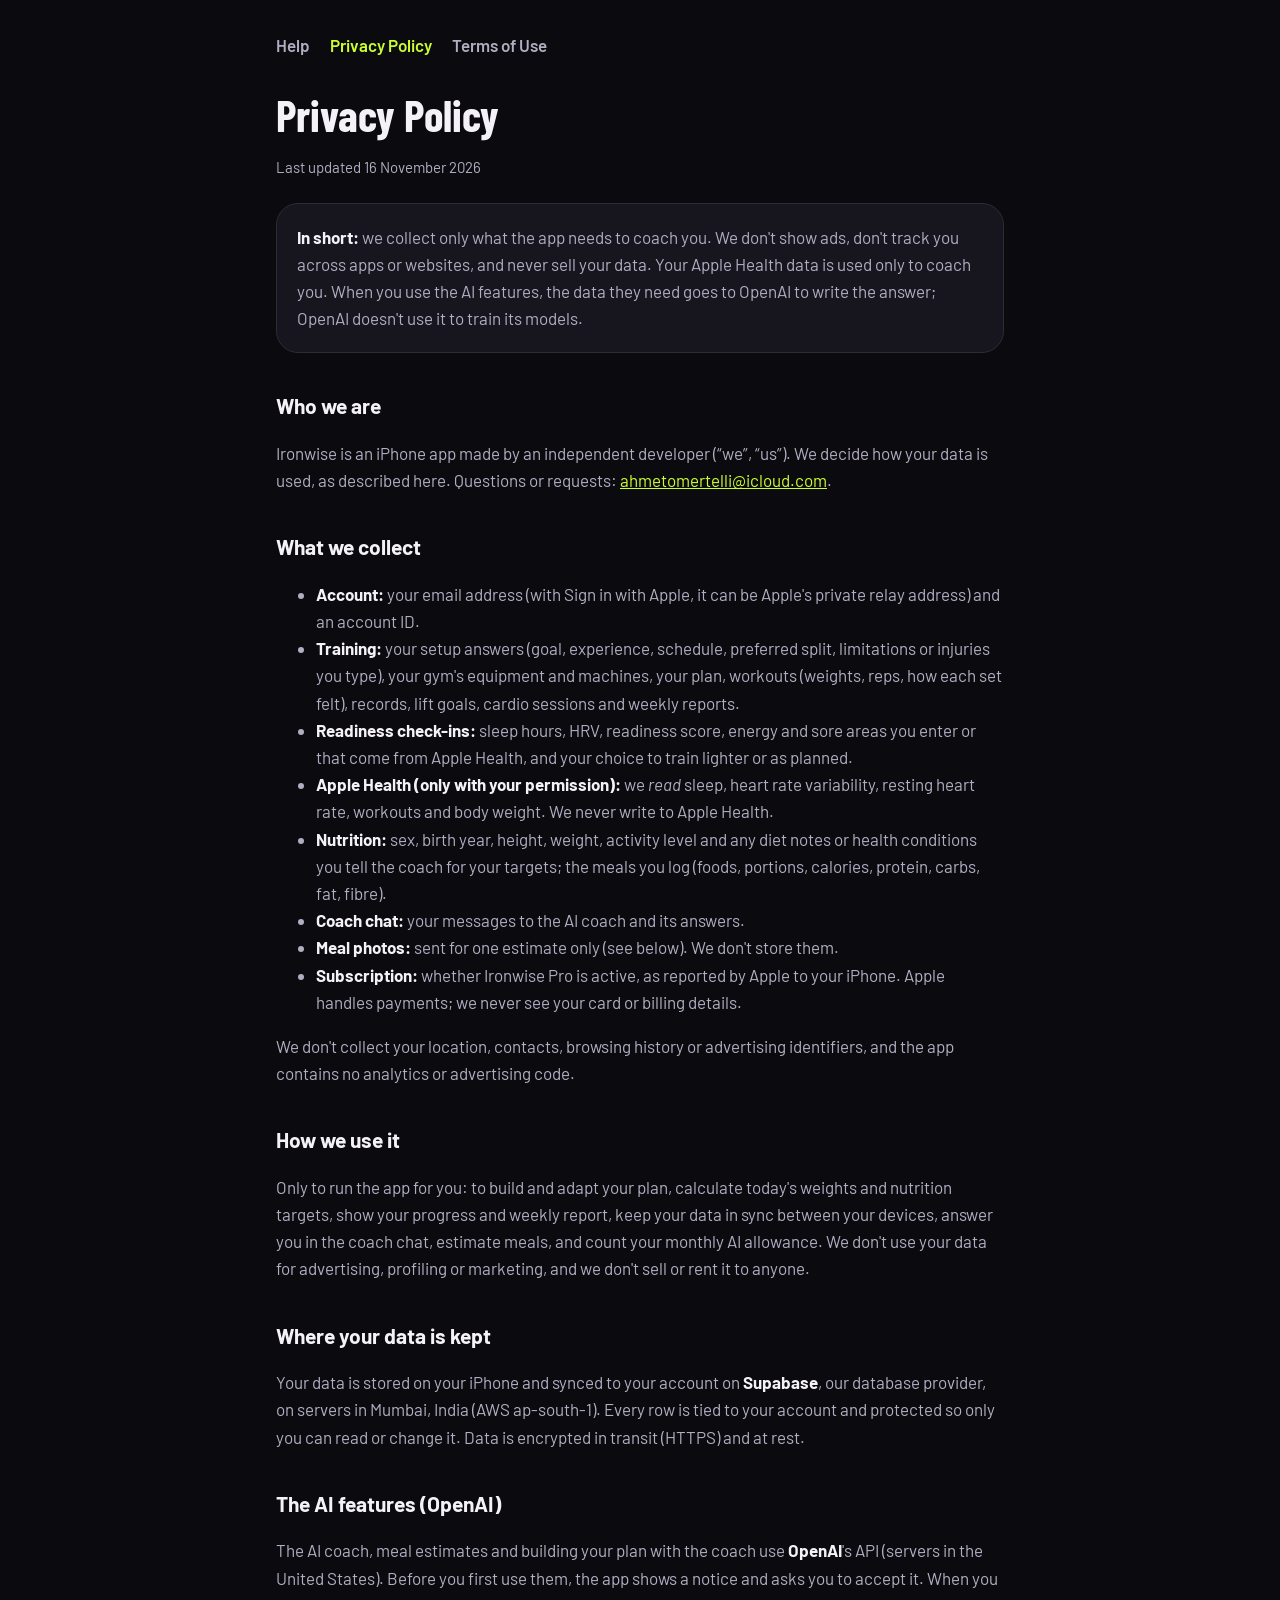
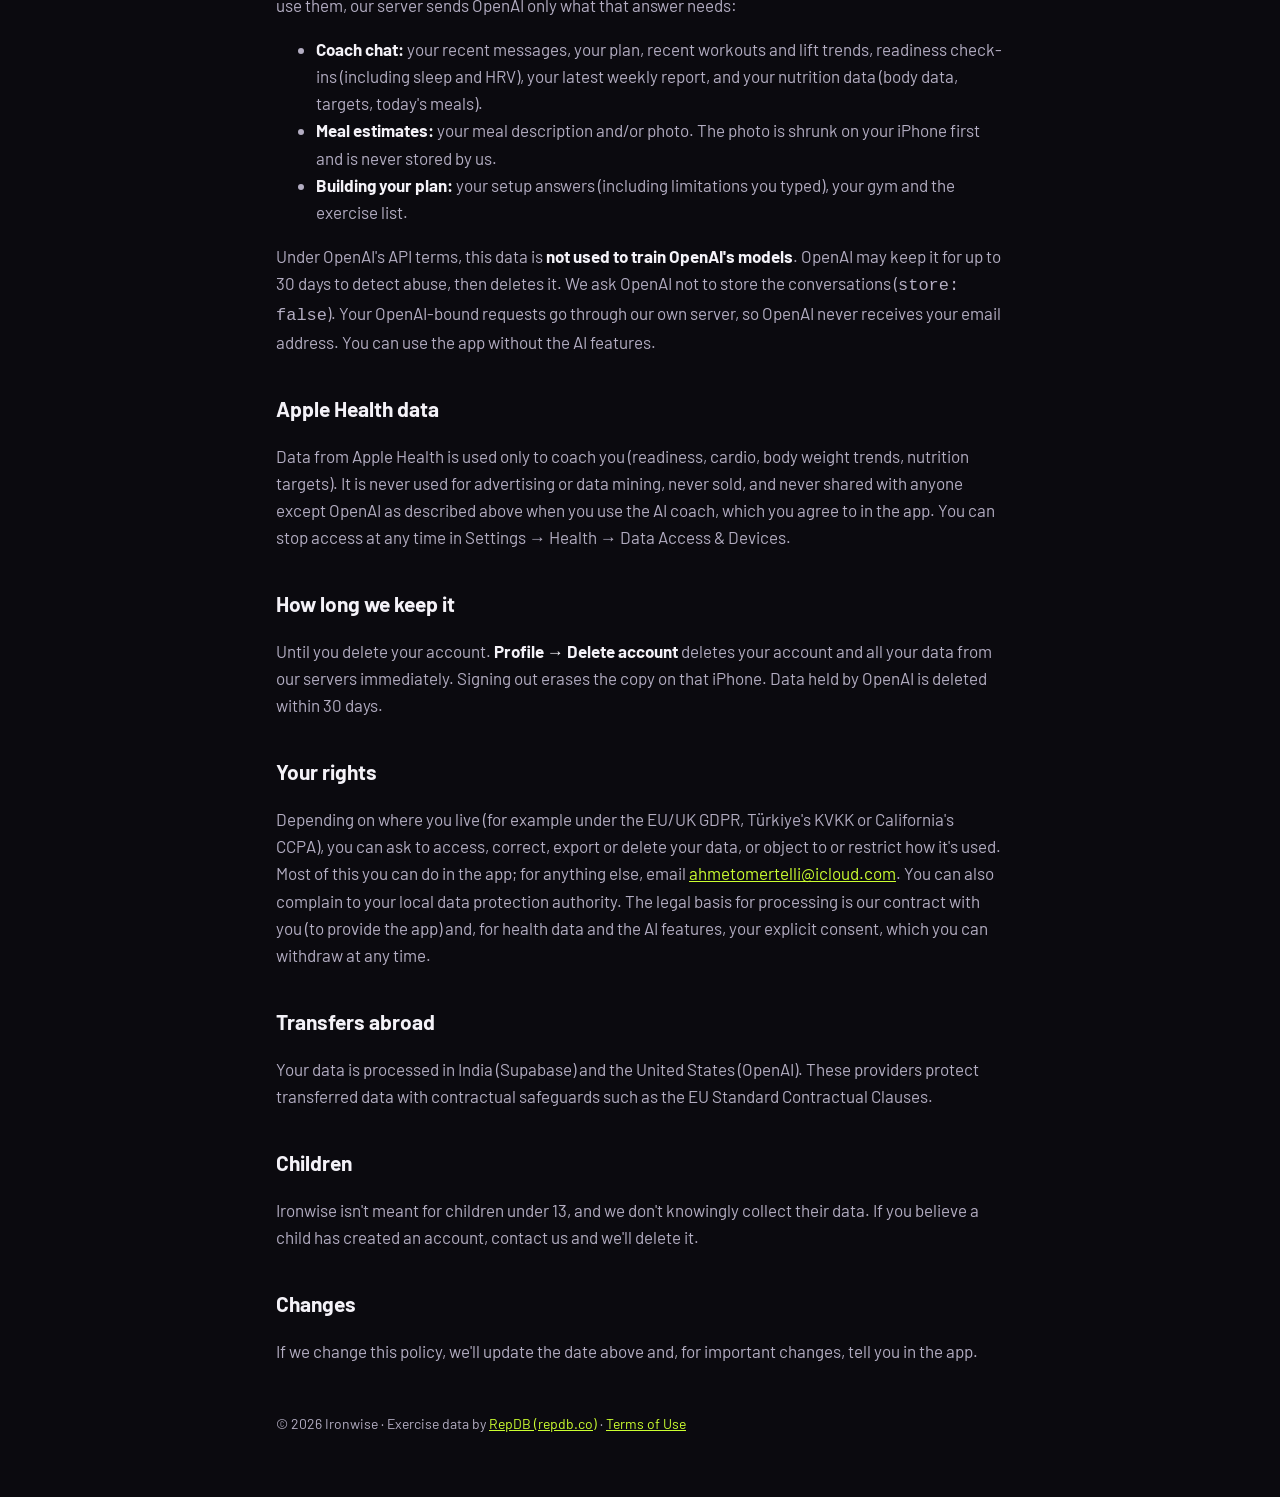
==== privacy/index.html @ 64aba64e "Ironwise website: Help, Privacy Policy, Terms of Use" ====
<!doctype html>
<html lang="en">
<head>
<meta charset="utf-8">
<meta name="viewport" content="width=device-width, initial-scale=1">
<meta name="color-scheme" content="dark">
<link rel="preconnect" href="https://fonts.googleapis.com">
<link href="https://fonts.googleapis.com/css2?family=Barlow:wght@400;600;700&family=Barlow+Condensed:wght@700&display=swap" rel="stylesheet">
<link rel="stylesheet" href="../style.css">
<title>Ironwise – Privacy Policy</title>
<meta name="description" content="How Ironwise collects, uses and protects your data.">
</head>
<body><main>
<nav><a href="../">Help</a><a href="../privacy/" aria-current="page">Privacy Policy</a><a href="../terms/">Terms of Use</a></nav>
<h1>Privacy Policy</h1>
<p class="updated">Last updated 16 November 2026</p>

<div class="card"><p><strong>In short:</strong> we collect only what the app needs to coach you. We don't show ads, don't track you across apps or websites, and never sell your data. Your Apple Health data is used only to coach you. When you use the AI features, the data they need goes to OpenAI to write the answer; OpenAI doesn't use it to train its models.</p></div>

<h2>Who we are</h2>
<p>Ironwise is an iPhone app made by an independent developer (“we”, “us”). We decide how your data is used, as described here. Questions or requests: <a href="mailto:ahmetomertelli@icloud.com">ahmetomertelli@icloud.com</a>.</p>

<h2>What we collect</h2>
<ul>
<li><strong>Account:</strong> your email address (with Sign in with Apple, it can be Apple's private relay address) and an account ID.</li>
<li><strong>Training:</strong> your setup answers (goal, experience, schedule, preferred split, limitations or injuries you type), your gym's equipment and machines, your plan, workouts (weights, reps, how each set felt), records, lift goals, cardio sessions and weekly reports.</li>
<li><strong>Readiness check-ins:</strong> sleep hours, HRV, readiness score, energy and sore areas you enter or that come from Apple Health, and your choice to train lighter or as planned.</li>
<li><strong>Apple Health (only with your permission):</strong> we <em>read</em> sleep, heart rate variability, resting heart rate, workouts and body weight. We never write to Apple Health.</li>
<li><strong>Nutrition:</strong> sex, birth year, height, weight, activity level and any diet notes or health conditions you tell the coach for your targets; the meals you log (foods, portions, calories, protein, carbs, fat, fibre).</li>
<li><strong>Coach chat:</strong> your messages to the AI coach and its answers.</li>
<li><strong>Meal photos:</strong> sent for one estimate only (see below). We don't store them.</li>
<li><strong>Subscription:</strong> whether Ironwise Pro is active, as reported by Apple to your iPhone. Apple handles payments; we never see your card or billing details.</li>
</ul>
<p>We don't collect your location, contacts, browsing history or advertising identifiers, and the app contains no analytics or advertising code.</p>

<h2>How we use it</h2>
<p>Only to run the app for you: to build and adapt your plan, calculate today's weights and nutrition targets, show your progress and weekly report, keep your data in sync between your devices, answer you in the coach chat, estimate meals, and count your monthly AI allowance. We don't use your data for advertising, profiling or marketing, and we don't sell or rent it to anyone.</p>

<h2>Where your data is kept</h2>
<p>Your data is stored on your iPhone and synced to your account on <strong>Supabase</strong>, our database provider, on servers in Mumbai, India (AWS ap-south-1). Every row is tied to your account and protected so only you can read or change it. Data is encrypted in transit (HTTPS) and at rest.</p>

<h2>The AI features (OpenAI)</h2>
<p>The AI coach, meal estimates and building your plan with the coach use <strong>OpenAI</strong>'s API (servers in the United States). Before you first use them, the app shows a notice and asks you to accept it. When you use them, our server sends OpenAI only what that answer needs:</p>
<ul>
<li><strong>Coach chat:</strong> your recent messages, your plan, recent workouts and lift trends, readiness check-ins (including sleep and HRV), your latest weekly report, and your nutrition data (body data, targets, today's meals).</li>
<li><strong>Meal estimates:</strong> your meal description and/or photo. The photo is shrunk on your iPhone first and is never stored by us.</li>
<li><strong>Building your plan:</strong> your setup answers (including limitations you typed), your gym and the exercise list.</li>
</ul>
<p>Under OpenAI's API terms, this data is <strong>not used to train OpenAI's models</strong>. OpenAI may keep it for up to 30 days to detect abuse, then deletes it. We ask OpenAI not to store the conversations (<code>store: false</code>). Your OpenAI-bound requests go through our own server, so OpenAI never receives your email address. You can use the app without the AI features.</p>

<h2>Apple Health data</h2>
<p>Data from Apple Health is used only to coach you (readiness, cardio, body weight trends, nutrition targets). It is never used for advertising or data mining, never sold, and never shared with anyone except OpenAI as described above when you use the AI coach, which you agree to in the app. You can stop access at any time in Settings → Health → Data Access & Devices.</p>

<h2>How long we keep it</h2>
<p>Until you delete your account. <strong>Profile → Delete account</strong> deletes your account and all your data from our servers immediately. Signing out erases the copy on that iPhone. Data held by OpenAI is deleted within 30 days.</p>

<h2>Your rights</h2>
<p>Depending on where you live (for example under the EU/UK GDPR, Türkiye's KVKK or California's CCPA), you can ask to access, correct, export or delete your data, or object to or restrict how it's used. Most of this you can do in the app; for anything else, email <a href="mailto:ahmetomertelli@icloud.com">ahmetomertelli@icloud.com</a>. You can also complain to your local data protection authority. The legal basis for processing is our contract with you (to provide the app) and, for health data and the AI features, your explicit consent, which you can withdraw at any time.</p>

<h2>Transfers abroad</h2>
<p>Your data is processed in India (Supabase) and the United States (OpenAI). These providers protect transferred data with contractual safeguards such as the EU Standard Contractual Clauses.</p>

<h2>Children</h2>
<p>Ironwise isn't meant for children under 13, and we don't knowingly collect their data. If you believe a child has created an account, contact us and we'll delete it.</p>

<h2>Changes</h2>
<p>If we change this policy, we'll update the date above and, for important changes, tell you in the app.</p>

<footer>© 2026 Ironwise · Exercise data by <a href="https://repdb.co">RepDB (repdb.co)</a> · <a href="../terms/">Terms of Use</a></footer>
</main></body>
</html>
---- style.css ----
:root {
  --bg: #0B0A0F; --surface: #17151E; --stroke: #2E2A38;
  --text: #F4F2F8; --text2: #B3ADC2; --accent: #CCFF30; --coach: #A27BFF;
}
* { box-sizing: border-box; }
body {
  margin: 0; background: var(--bg); color: var(--text);
  font: 17px/1.6 "Barlow", -apple-system, BlinkMacSystemFont, "Segoe UI", sans-serif;
}
main { max-width: 760px; margin: 0 auto; padding: 32px 16px 64px; }
nav { display: flex; flex-wrap: wrap; gap: 4px 20px; margin-bottom: 32px; }
nav a { color: var(--text2); text-decoration: none; font-weight: 600; }
nav a[aria-current="page"] { color: var(--accent); }
h1 { font-family: "Barlow Condensed", "Barlow", sans-serif; font-size: 44px; line-height: 1.1; margin: 0 0 8px; }
h2 { font-size: 21px; margin: 36px 0 8px; }
h3 { font-size: 17px; margin: 20px 0 4px; }
p, li { color: var(--text2); }
strong { color: var(--text); }
a { color: var(--accent); }
.eyebrow { color: var(--coach); font-weight: 700; font-size: 13px; letter-spacing: .8px; text-transform: uppercase; }
.updated { color: var(--text2); font-size: 15px; }
.card { background: var(--surface); border: 1px solid var(--stroke); border-radius: 22px; padding: 20px; margin: 24px 0; }
.card p { margin: 0; }
footer { margin-top: 48px; color: var(--text2); font-size: 14px; }
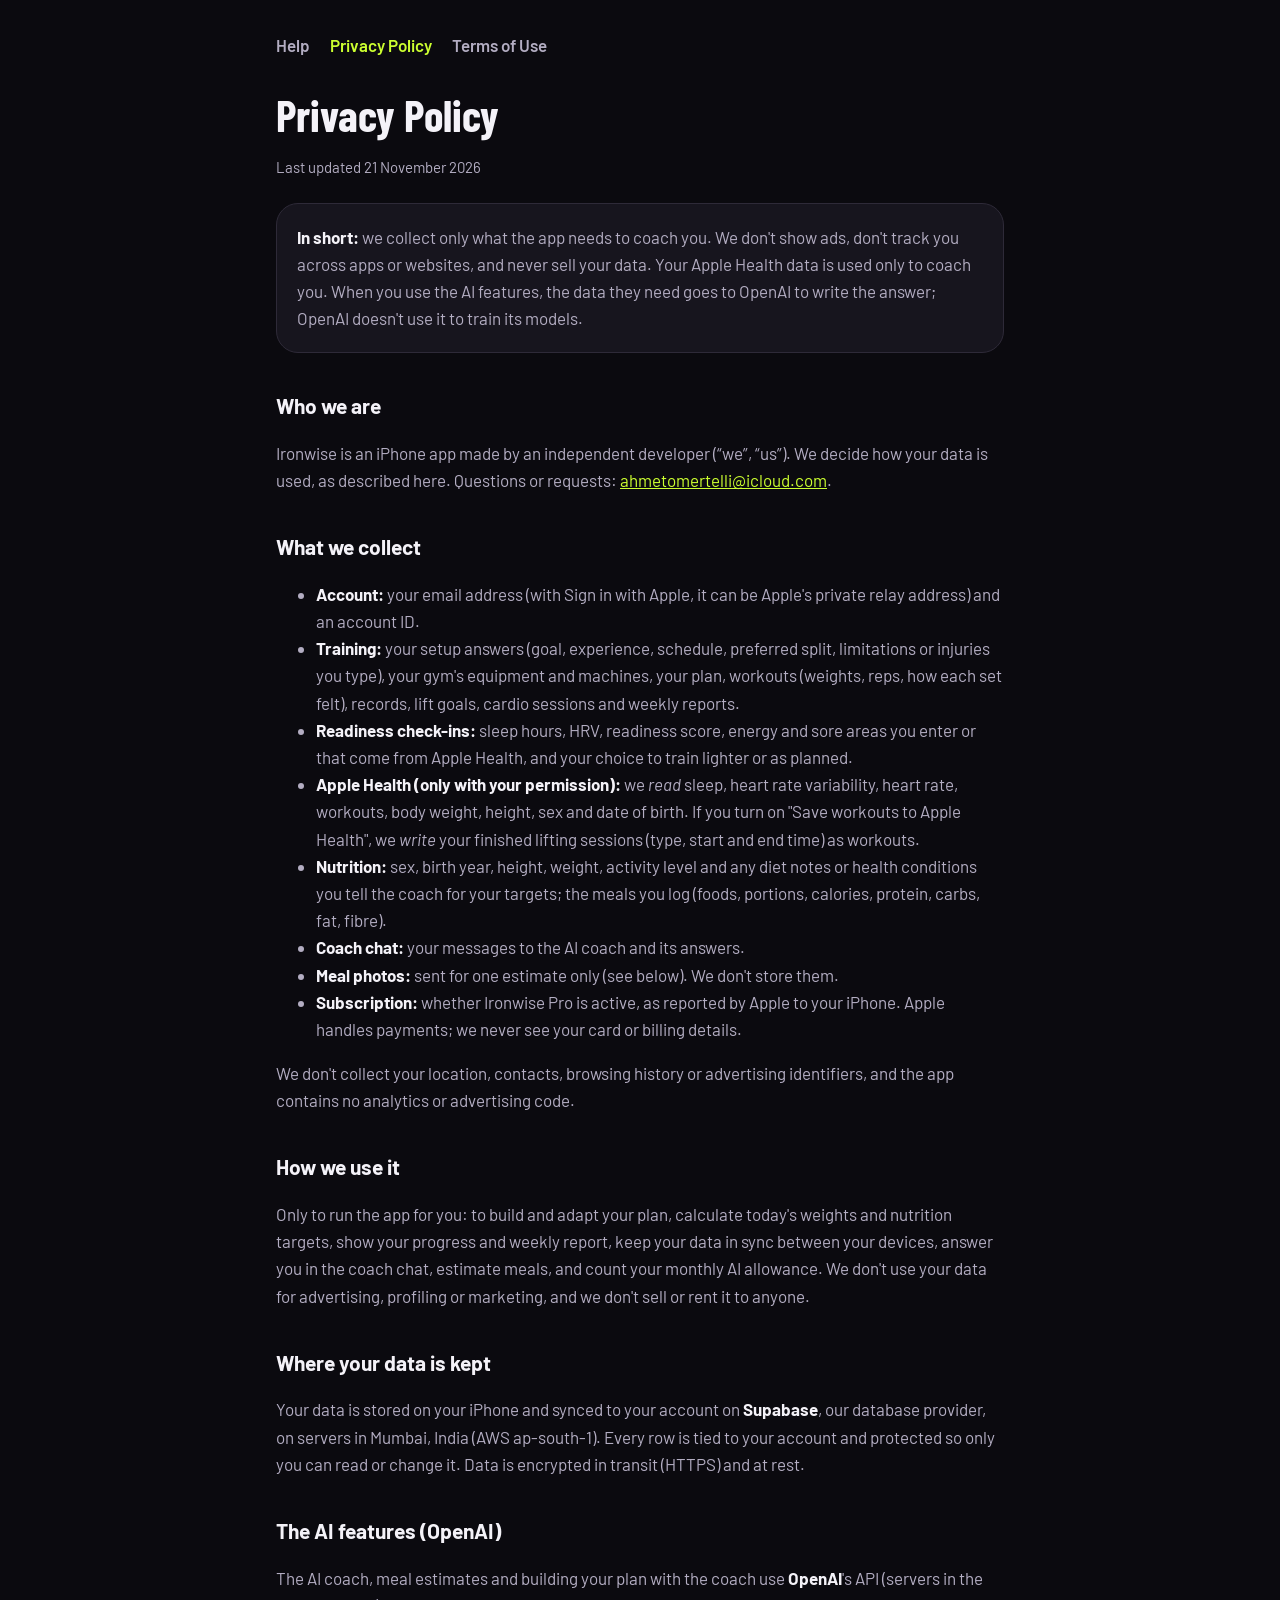
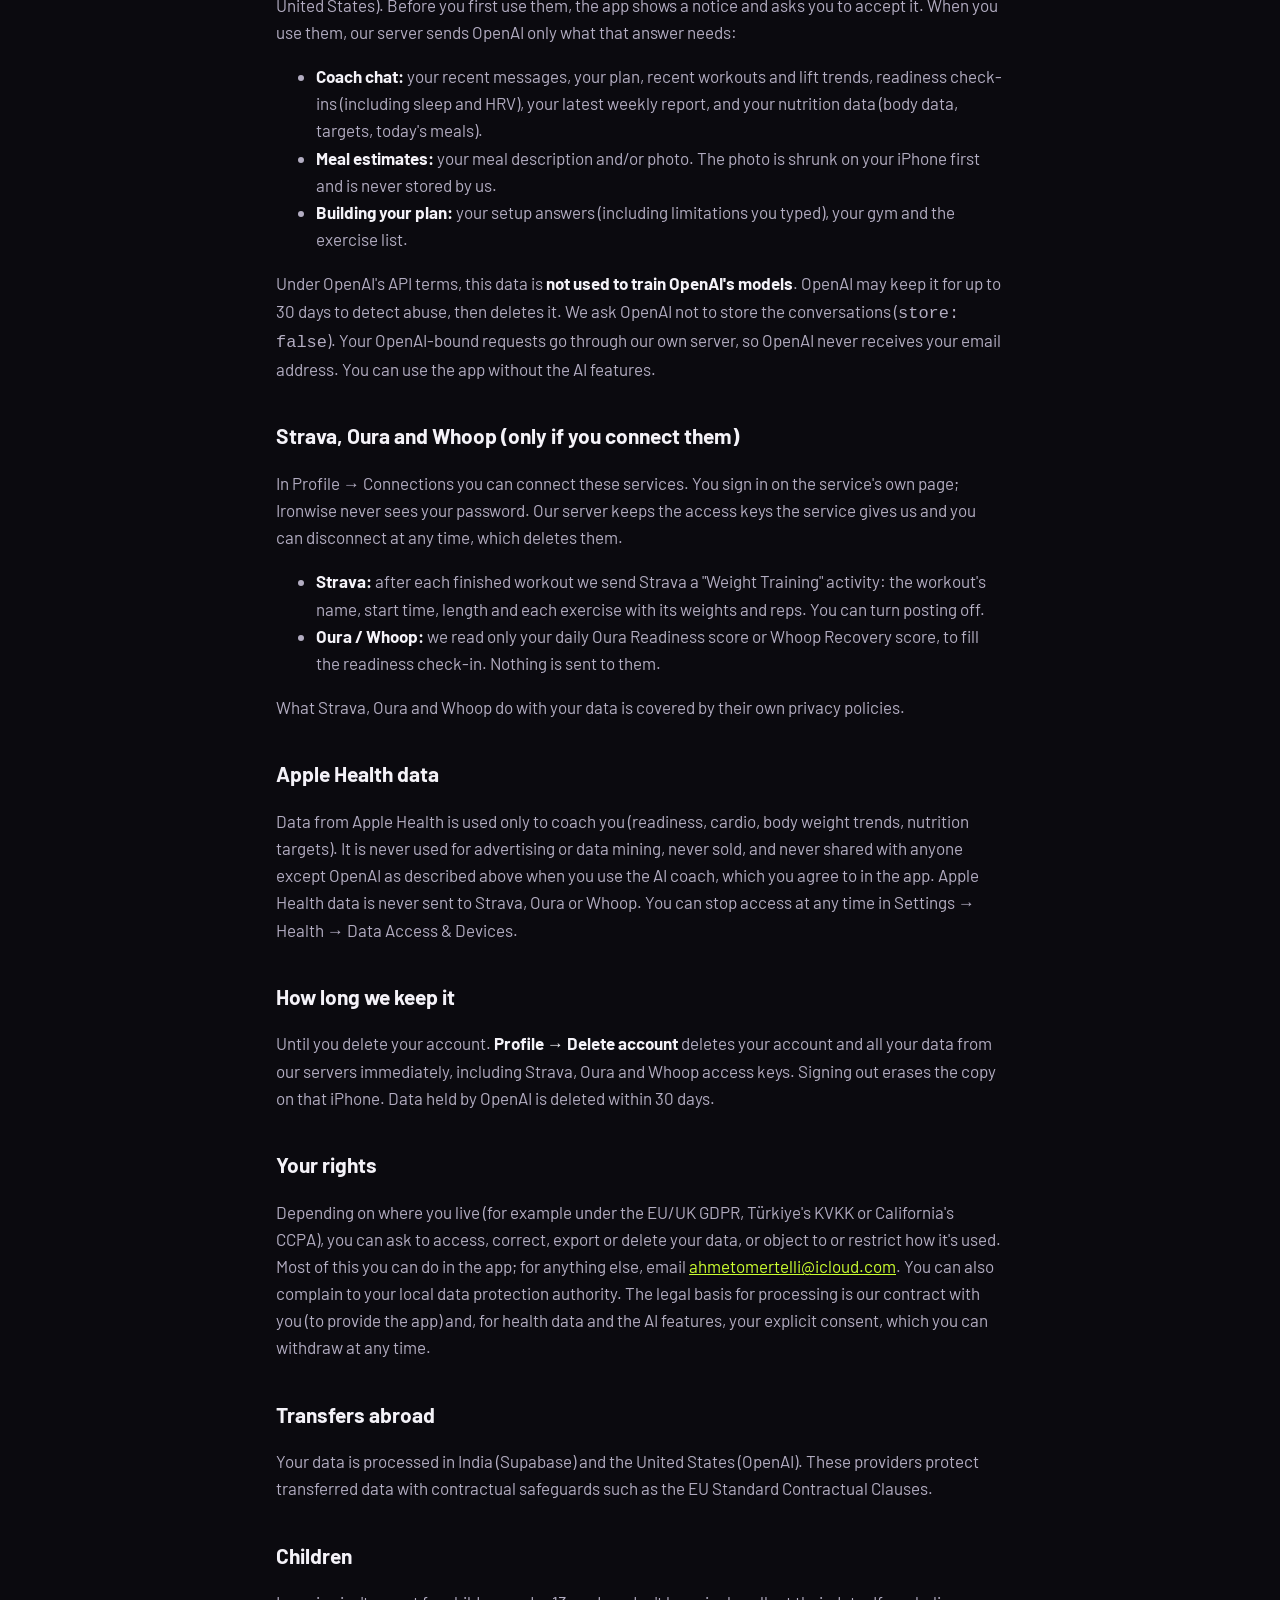
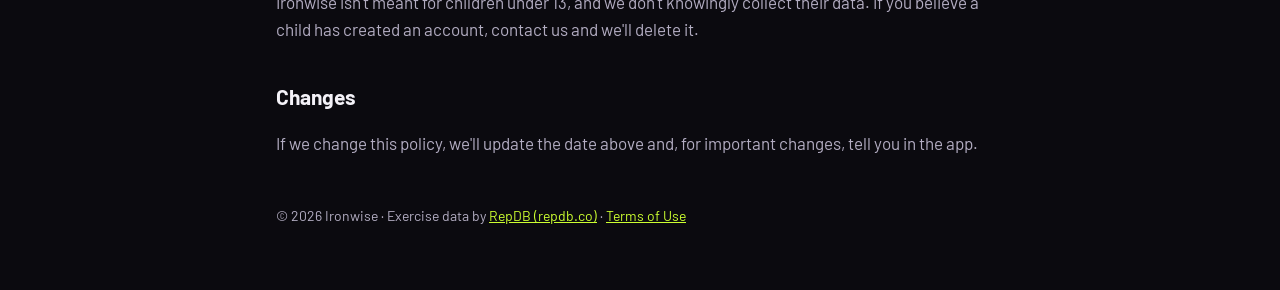
==== commit d5044f10: "Privacy Policy: saving workouts to Apple Health, Strava, Oura and Whoop" ====
--- a/privacy/index.html
+++ b/privacy/index.html
@@ -13,7 +13,7 @@
 <body><main>
 <nav><a href="../">Help</a><a href="../privacy/" aria-current="page">Privacy Policy</a><a href="../terms/">Terms of Use</a></nav>
 <h1>Privacy Policy</h1>
-<p class="updated">Last updated 16 November 2026</p>
+<p class="updated">Last updated 21 November 2026</p>
 
 <div class="card"><p><strong>In short:</strong> we collect only what the app needs to coach you. We don't show ads, don't track you across apps or websites, and never sell your data. Your Apple Health data is used only to coach you. When you use the AI features, the data they need goes to OpenAI to write the answer; OpenAI doesn't use it to train its models.</p></div>
 
@@ -25,7 +25,7 @@
 <li><strong>Account:</strong> your email address (with Sign in with Apple, it can be Apple's private relay address) and an account ID.</li>
 <li><strong>Training:</strong> your setup answers (goal, experience, schedule, preferred split, limitations or injuries you type), your gym's equipment and machines, your plan, workouts (weights, reps, how each set felt), records, lift goals, cardio sessions and weekly reports.</li>
 <li><strong>Readiness check-ins:</strong> sleep hours, HRV, readiness score, energy and sore areas you enter or that come from Apple Health, and your choice to train lighter or as planned.</li>
-<li><strong>Apple Health (only with your permission):</strong> we <em>read</em> sleep, heart rate variability, resting heart rate, workouts and body weight. We never write to Apple Health.</li>
+<li><strong>Apple Health (only with your permission):</strong> we <em>read</em> sleep, heart rate variability, heart rate, workouts, body weight, height, sex and date of birth. If you turn on "Save workouts to Apple Health", we <em>write</em> your finished lifting sessions (type, start and end time) as workouts.</li>
 <li><strong>Nutrition:</strong> sex, birth year, height, weight, activity level and any diet notes or health conditions you tell the coach for your targets; the meals you log (foods, portions, calories, protein, carbs, fat, fibre).</li>
 <li><strong>Coach chat:</strong> your messages to the AI coach and its answers.</li>
 <li><strong>Meal photos:</strong> sent for one estimate only (see below). We don't store them.</li>
@@ -48,11 +48,19 @@
 </ul>
 <p>Under OpenAI's API terms, this data is <strong>not used to train OpenAI's models</strong>. OpenAI may keep it for up to 30 days to detect abuse, then deletes it. We ask OpenAI not to store the conversations (<code>store: false</code>). Your OpenAI-bound requests go through our own server, so OpenAI never receives your email address. You can use the app without the AI features.</p>
 
+<h2>Strava, Oura and Whoop (only if you connect them)</h2>
+<p>In Profile → Connections you can connect these services. You sign in on the service's own page; Ironwise never sees your password. Our server keeps the access keys the service gives us and you can disconnect at any time, which deletes them.</p>
+<ul>
+<li><strong>Strava:</strong> after each finished workout we send Strava a "Weight Training" activity: the workout's name, start time, length and each exercise with its weights and reps. You can turn posting off.</li>
+<li><strong>Oura / Whoop:</strong> we read only your daily Oura Readiness score or Whoop Recovery score, to fill the readiness check-in. Nothing is sent to them.</li>
+</ul>
+<p>What Strava, Oura and Whoop do with your data is covered by their own privacy policies.</p>
+
 <h2>Apple Health data</h2>
-<p>Data from Apple Health is used only to coach you (readiness, cardio, body weight trends, nutrition targets). It is never used for advertising or data mining, never sold, and never shared with anyone except OpenAI as described above when you use the AI coach, which you agree to in the app. You can stop access at any time in Settings → Health → Data Access & Devices.</p>
+<p>Data from Apple Health is used only to coach you (readiness, cardio, body weight trends, nutrition targets). It is never used for advertising or data mining, never sold, and never shared with anyone except OpenAI as described above when you use the AI coach, which you agree to in the app. Apple Health data is never sent to Strava, Oura or Whoop. You can stop access at any time in Settings → Health → Data Access & Devices.</p>
 
 <h2>How long we keep it</h2>
-<p>Until you delete your account. <strong>Profile → Delete account</strong> deletes your account and all your data from our servers immediately. Signing out erases the copy on that iPhone. Data held by OpenAI is deleted within 30 days.</p>
+<p>Until you delete your account. <strong>Profile → Delete account</strong> deletes your account and all your data from our servers immediately, including Strava, Oura and Whoop access keys. Signing out erases the copy on that iPhone. Data held by OpenAI is deleted within 30 days.</p>
 
 <h2>Your rights</h2>
 <p>Depending on where you live (for example under the EU/UK GDPR, Türkiye's KVKK or California's CCPA), you can ask to access, correct, export or delete your data, or object to or restrict how it's used. Most of this you can do in the app; for anything else, email <a href="mailto:ahmetomertelli@icloud.com">ahmetomertelli@icloud.com</a>. You can also complain to your local data protection authority. The legal basis for processing is our contract with you (to provide the app) and, for health data and the AI features, your explicit consent, which you can withdraw at any time.</p>
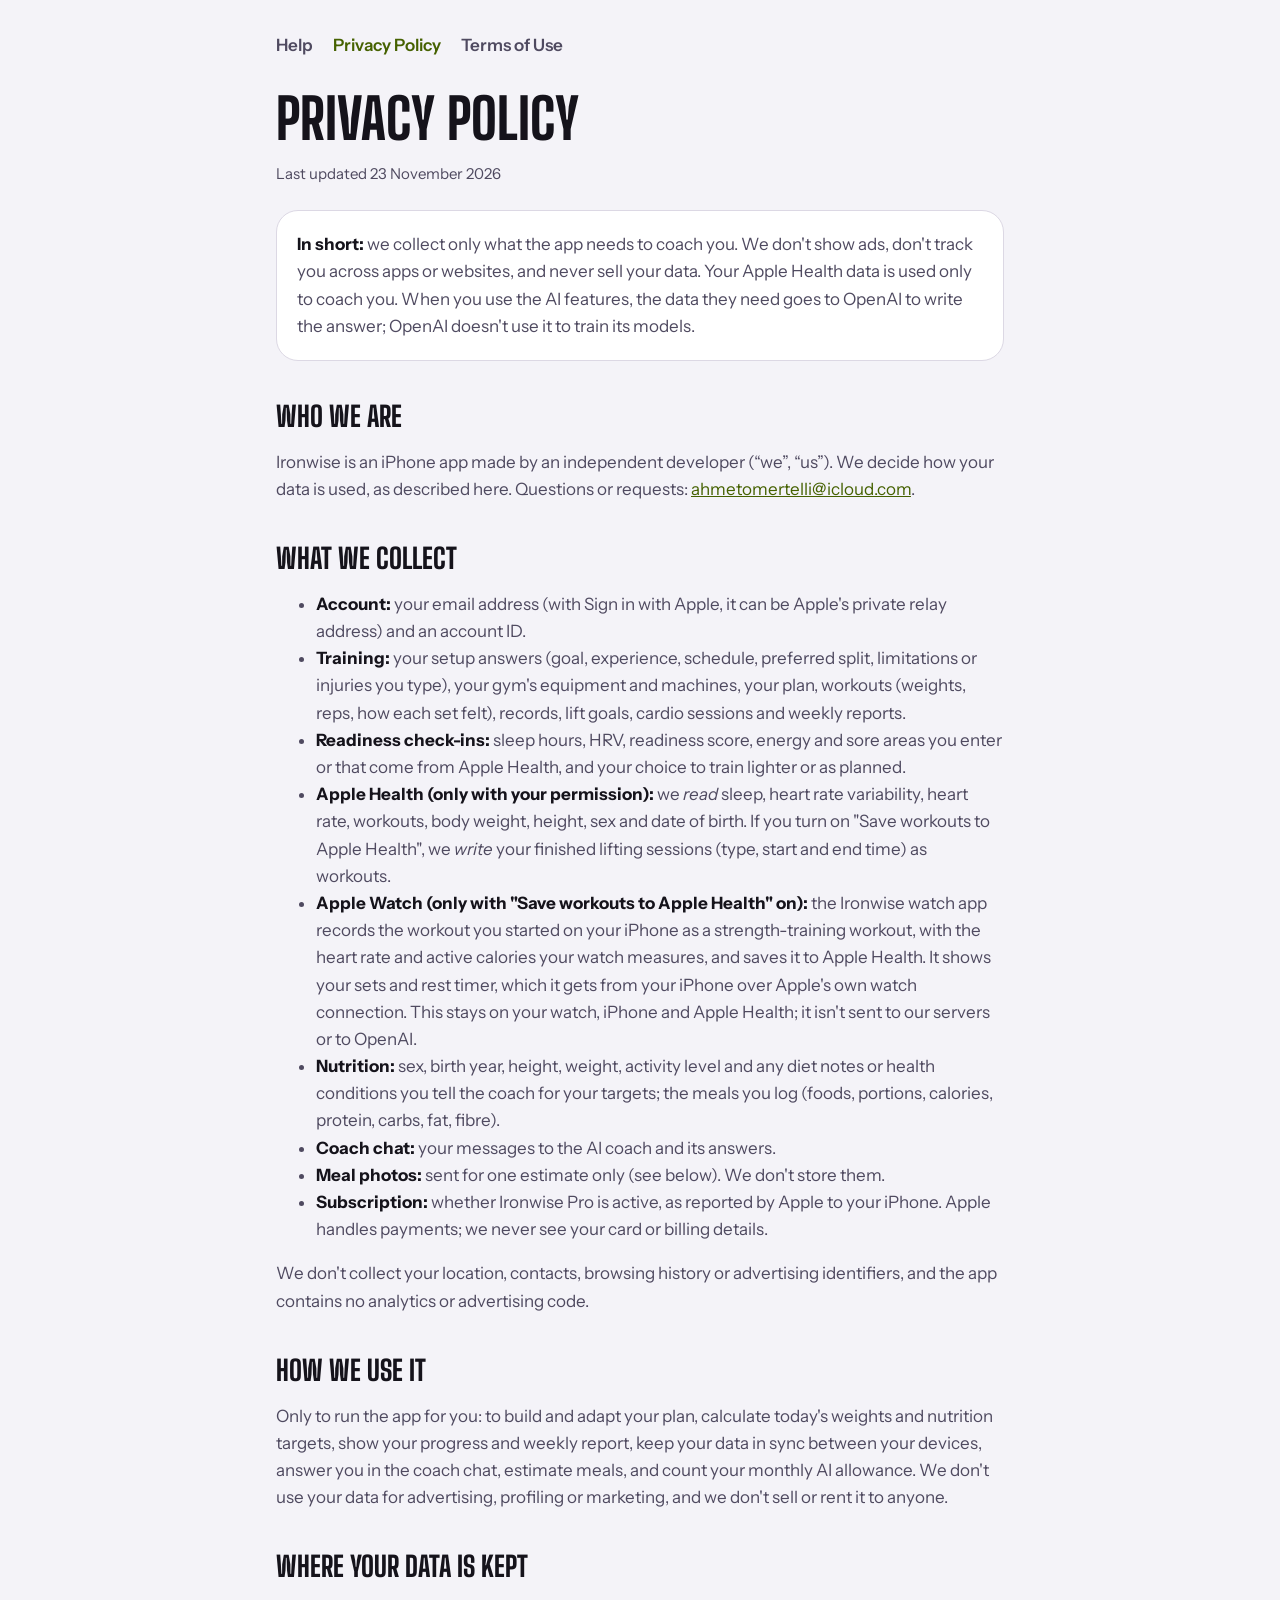
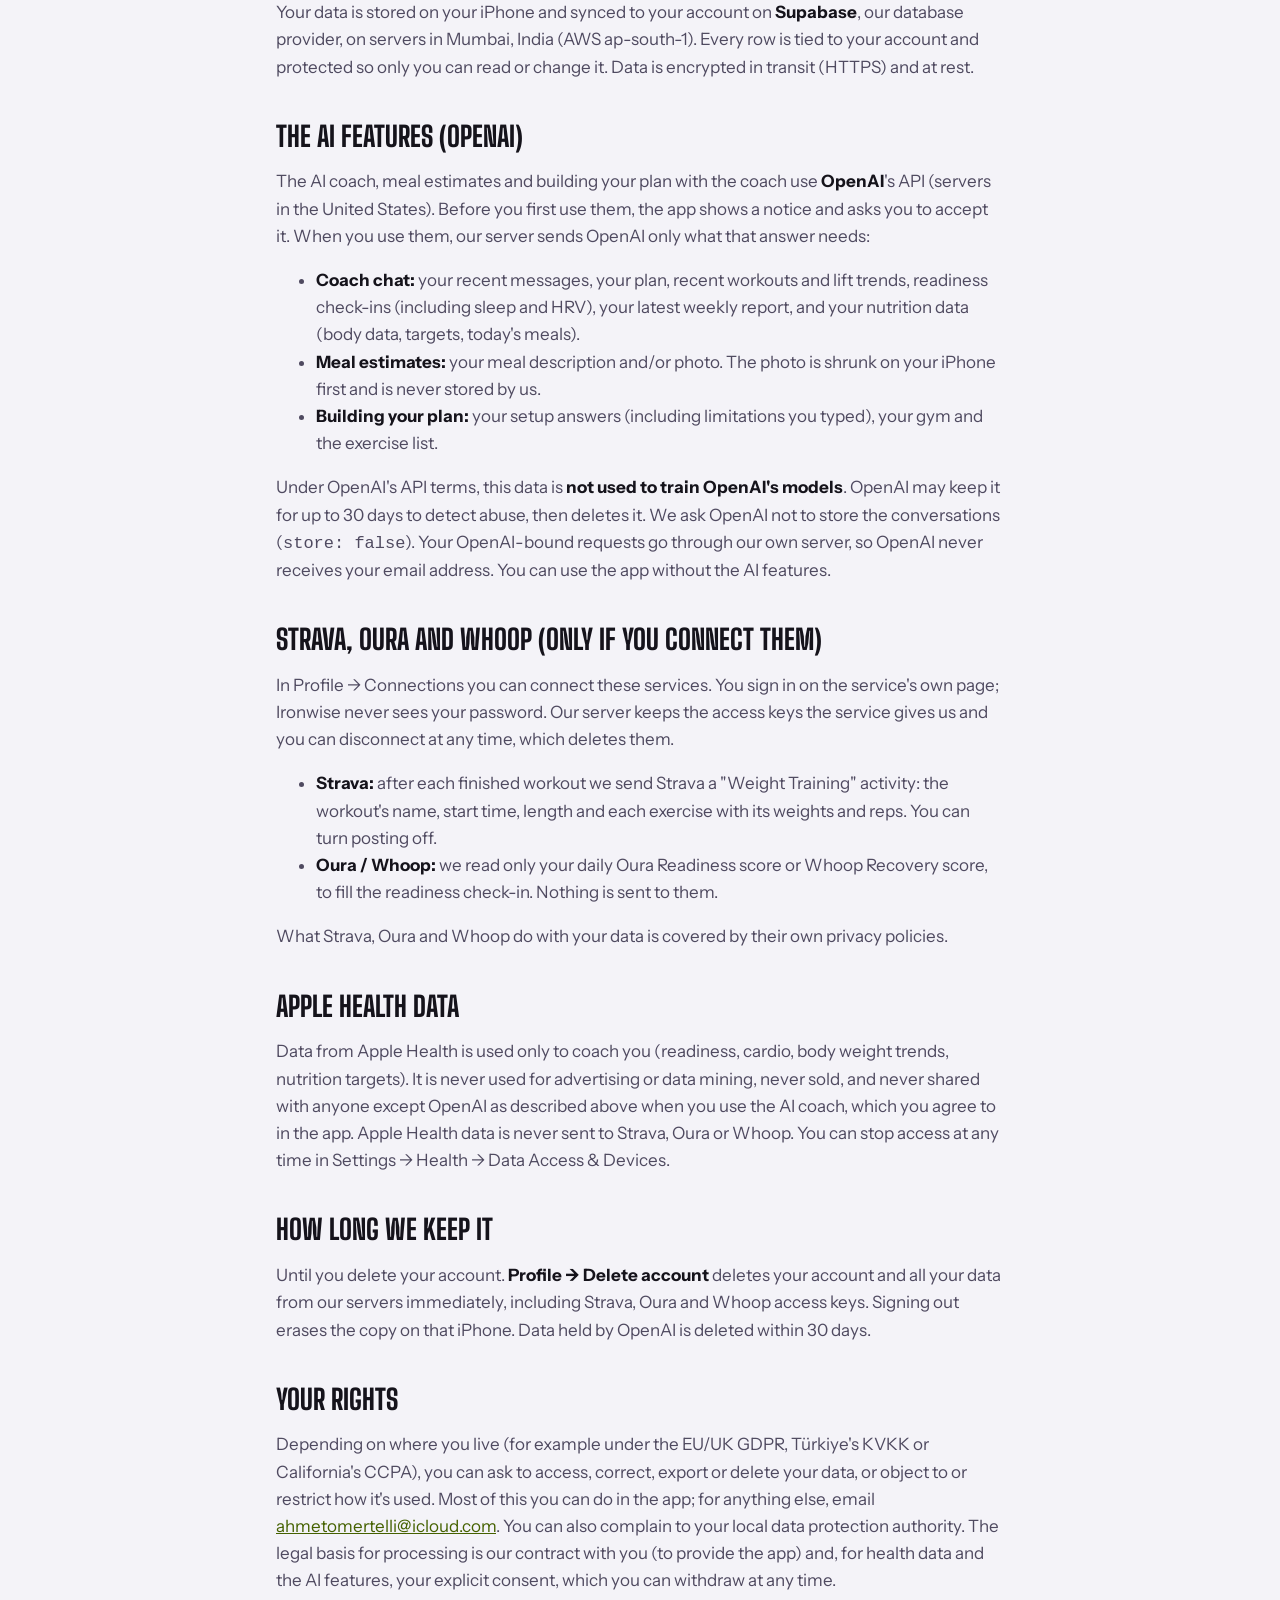
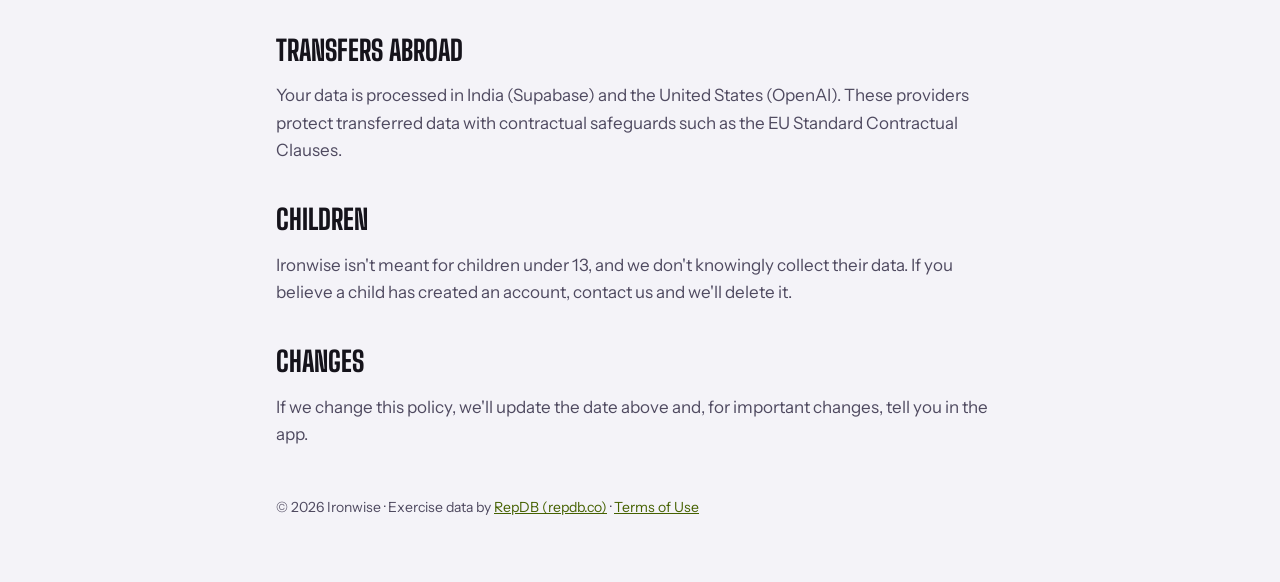
==== commit a76a8e0e: "Ironwise 1.4: new look (dark and light) and the Apple Watch in the privacy policy" ====
--- a/privacy/index.html
+++ b/privacy/index.html
@@ -3,9 +3,9 @@
 <head>
 <meta charset="utf-8">
 <meta name="viewport" content="width=device-width, initial-scale=1">
-<meta name="color-scheme" content="dark">
+<meta name="color-scheme" content="dark light">
 <link rel="preconnect" href="https://fonts.googleapis.com">
-<link href="https://fonts.googleapis.com/css2?family=Barlow:wght@400;600;700&family=Barlow+Condensed:wght@700&display=swap" rel="stylesheet">
+<link href="https://fonts.googleapis.com/css2?family=Big+Shoulders+Display:wght@800&family=Instrument+Sans:wght@400;600;700&display=swap" rel="stylesheet">
 <link rel="stylesheet" href="../style.css">
 <title>Ironwise – Privacy Policy</title>
 <meta name="description" content="How Ironwise collects, uses and protects your data.">
@@ -13,7 +13,7 @@
 <body><main>
 <nav><a href="../">Help</a><a href="../privacy/" aria-current="page">Privacy Policy</a><a href="../terms/">Terms of Use</a></nav>
 <h1>Privacy Policy</h1>
-<p class="updated">Last updated 21 November 2026</p>
+<p class="updated">Last updated 23 November 2026</p>
 
 <div class="card"><p><strong>In short:</strong> we collect only what the app needs to coach you. We don't show ads, don't track you across apps or websites, and never sell your data. Your Apple Health data is used only to coach you. When you use the AI features, the data they need goes to OpenAI to write the answer; OpenAI doesn't use it to train its models.</p></div>
 
@@ -26,6 +26,7 @@
 <li><strong>Training:</strong> your setup answers (goal, experience, schedule, preferred split, limitations or injuries you type), your gym's equipment and machines, your plan, workouts (weights, reps, how each set felt), records, lift goals, cardio sessions and weekly reports.</li>
 <li><strong>Readiness check-ins:</strong> sleep hours, HRV, readiness score, energy and sore areas you enter or that come from Apple Health, and your choice to train lighter or as planned.</li>
 <li><strong>Apple Health (only with your permission):</strong> we <em>read</em> sleep, heart rate variability, heart rate, workouts, body weight, height, sex and date of birth. If you turn on "Save workouts to Apple Health", we <em>write</em> your finished lifting sessions (type, start and end time) as workouts.</li>
+<li><strong>Apple Watch (only with "Save workouts to Apple Health" on):</strong> the Ironwise watch app records the workout you started on your iPhone as a strength-training workout, with the heart rate and active calories your watch measures, and saves it to Apple Health. It shows your sets and rest timer, which it gets from your iPhone over Apple's own watch connection. This stays on your watch, iPhone and Apple Health; it isn't sent to our servers or to OpenAI.</li>
 <li><strong>Nutrition:</strong> sex, birth year, height, weight, activity level and any diet notes or health conditions you tell the coach for your targets; the meals you log (foods, portions, calories, protein, carbs, fat, fibre).</li>
 <li><strong>Coach chat:</strong> your messages to the AI coach and its answers.</li>
 <li><strong>Meal photos:</strong> sent for one estimate only (see below). We don't store them.</li>
--- a/style.css
+++ b/style.css
@@ -1,24 +1,36 @@
+/* The app's mix design (docs/decisions.md §54): Big Shoulders Display capitals for titles, Instrument Sans for text,
+   flat cards; dark by default, light when the device is light. */
 :root {
-  --bg: #0B0A0F; --surface: #17151E; --stroke: #2E2A38;
+  --bg: #0B0A0F; --surface: #17151E; --stroke: #2E2A38; --card-stroke: transparent;
   --text: #F4F2F8; --text2: #B3ADC2; --accent: #CCFF30; --coach: #A27BFF;
+  color-scheme: dark;
+}
+@media (prefers-color-scheme: light) {
+  :root {
+    --bg: #F4F3F8; --surface: #FFFFFF; --stroke: #DCD8E4; --card-stroke: #DCD8E4;
+    --text: #15131B; --text2: #4F4A60; --accent: #456100; --coach: #6340D4;
+    color-scheme: light;
+  }
 }
 * { box-sizing: border-box; }
 body {
   margin: 0; background: var(--bg); color: var(--text);
-  font: 17px/1.6 "Barlow", -apple-system, BlinkMacSystemFont, "Segoe UI", sans-serif;
+  font: 17px/1.6 "Instrument Sans", -apple-system, BlinkMacSystemFont, "Segoe UI", sans-serif;
 }
 main { max-width: 760px; margin: 0 auto; padding: 32px 16px 64px; }
 nav { display: flex; flex-wrap: wrap; gap: 4px 20px; margin-bottom: 32px; }
 nav a { color: var(--text2); text-decoration: none; font-weight: 600; }
 nav a[aria-current="page"] { color: var(--accent); }
-h1 { font-family: "Barlow Condensed", "Barlow", sans-serif; font-size: 44px; line-height: 1.1; margin: 0 0 8px; }
-h2 { font-size: 21px; margin: 36px 0 8px; }
+h1 { font-family: "Big Shoulders Display", "Arial Narrow", sans-serif; font-weight: 800; font-size: 56px; line-height: 1;
+  text-transform: uppercase; margin: 0 0 10px; }
+h2 { font-family: "Big Shoulders Display", "Arial Narrow", sans-serif; font-weight: 800; font-size: 28px; line-height: 1.1;
+  text-transform: uppercase; margin: 40px 0 8px; }
 h3 { font-size: 17px; margin: 20px 0 4px; }
 p, li { color: var(--text2); }
 strong { color: var(--text); }
 a { color: var(--accent); }
-.eyebrow { color: var(--coach); font-weight: 700; font-size: 13px; letter-spacing: .8px; text-transform: uppercase; }
+.eyebrow { color: var(--coach); font-weight: 600; font-size: 12px; letter-spacing: .8px; text-transform: uppercase; }
 .updated { color: var(--text2); font-size: 15px; }
-.card { background: var(--surface); border: 1px solid var(--stroke); border-radius: 22px; padding: 20px; margin: 24px 0; }
+.card { background: var(--surface); border: 1px solid var(--card-stroke); border-radius: 22px; padding: 20px; margin: 24px 0; }
 .card p { margin: 0; }
 footer { margin-top: 48px; color: var(--text2); font-size: 14px; }
